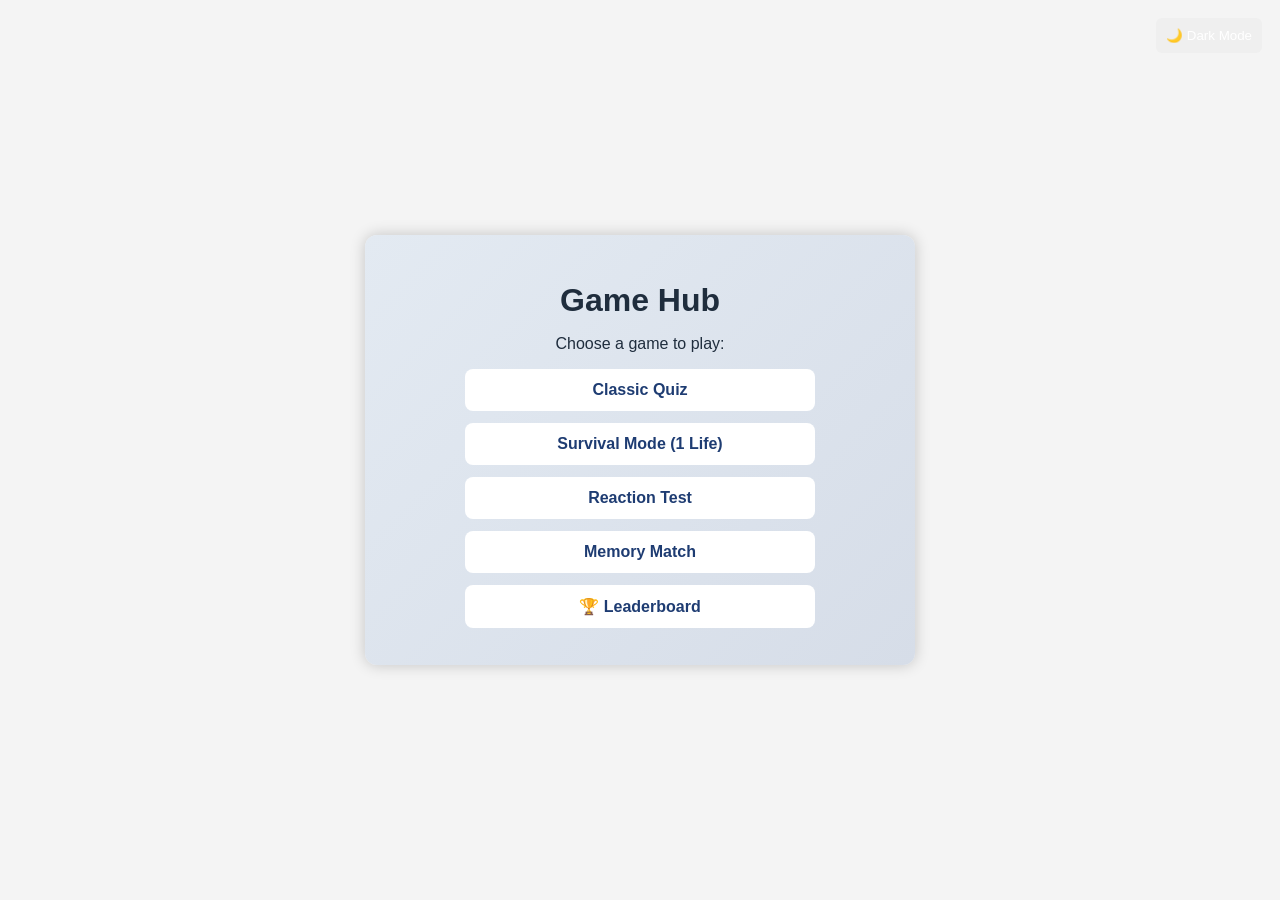
==== quiz-game/INDEX.html @ 803bc685 "first commit" ====
<!DOCTYPE html>
<html lang="en">
<head>
    <meta charset="UTF-8">
    <meta name="viewport" content="width=device-width, initial-scale=1.0">
    <title>Quiz & Reaction Game Hub</title>
    <link rel="stylesheet" href="dad.css">
</head>
<body class="light-theme">

    <button id="theme-toggle" onclick="toggleTheme()">🌙 Dark Mode</button>

    <!-- Main Menu Screen -->
    <div id="menu-screen">
        <h1>Game Hub</h1>
        <p>Choose a game to play:</p>
        <button onclick="openQuiz('classic')">Classic Quiz</button>
        <button onclick="openQuiz('survival')">Survival Mode (1 Life)</button>
        <button onclick="openReaction()">Reaction Test</button>
        <button onclick="openMemoryGame()">Memory Match</button>
        <button onclick="showLeaderboard()">🏆 Leaderboard</button>
    </div>

    <!-- Quiz Setup Screen -->
    <div id="start-screen" class="hidden">
        <h1>Quiz Settings</h1>
        <div style="margin-bottom: 20px;">
            <label for="quiz-type">Category:</label>
            <select id="quiz-type">
                <option value="general">General Knowledge</option>
                <option value="math">Mathematics</option>
                <option value="computer">Computer Science</option>
                <option value="geography">Geography</option>
                <option value="science">Science</option>
                <option value="api">Random API Questions 🌐</option>
            </select>
            <br><br>
            <label for="difficulty">Difficulty:</label>
            <select id="difficulty">
                <option value="easy">Easy (2 Questions)</option>
                <option value="medium">Medium (3 Questions)</option>
                <option value="hard">Hard (All Questions)</option>
            </select>
        </div>
        <button id="start-btn">Start Quiz</button>
    </div>

    <!-- Active Quiz Screen -->
    <div id="quiz-screen" class="hidden">
        <div id="timer">⏱ Time: 10</div>
        <div id="progress">Question 1 / X</div>
        <h2 id="question">Question text appears here</h2>
        <div id="options"></div>
        <div id="nav-buttons">
            <button id="prev-btn">Previous</button>
            <button id="next-btn">Next</button>
        </div>
        <button onclick="backToMenuFromQuiz()" style="background: #dc3545; margin-top: 20px; width: 80%;">Quit Quiz</button>
    </div>

    <!-- Results Screen -->
    <div id="result-screen" class="hidden"></div>

    <!-- Leaderboard Screen -->
    <div id="leaderboard-screen" class="hidden">
        <h2>🏆 Top Scores</h2>
        <div id="leaderboard-list"></div>
        <button onclick="backToMenuFromLeaderboard()">Back</button>
    </div>

    <!-- Reaction Game Screen -->
    <div id="reaction-screen" class="hidden">
        <h1>Reaction Timer</h1>
        <p id="reaction-text">Wait for Green...</p>
        <button id="reaction-btn">WAIT...</button>
        <p id="reaction-result"></p>
        <button onclick="backToMenu()">Back to Menu</button>
    </div>

    <!-- Memory Match Screen -->
    <div id="memory-screen" class="hidden">
        <h1>Memory Match</h1>
        <p>Find the pairs!</p>
        <div id="memory-grid" class="memory-grid"></div>
        <button onclick="backToMenuFromMemory()" style="margin-top: 20px;">Back to Menu</button>
    </div>

    <script src="game.js"></script>
</body>
</html>
---- quiz-game/dad.css ----
/* =========================
   GLOBAL PAGE STYLE
========================= */
body {
  font-family: Arial, sans-serif;
  background: #f4f4f4;

  display: flex;
  justify-content: center;
  align-items: center;

  min-height: 100vh;
  margin: 0;
  text-align: center;
}

/* =========================
   THEMES
========================= */
.dark-theme { background: #121212; color: #ffffff; }
.dark-theme #start-screen, .dark-theme #quiz-screen, .dark-theme #result-screen {
    background: #1e1e1e; color: white; border: 1px solid #333;
}
.dark-theme button { background: #333; color: white; }

/* =========================
   HIDE SCREENS
========================= */
.hidden {
  display: none;
}

/* =========================
   COMMON SCREEN STYLE
========================= */
#start-screen,
#quiz-screen,
#result-screen,
#menu-screen,
#reaction-screen,
#leaderboard-screen,
#memory-screen {
  width: 500px;
  max-width: 90%;
  padding: 25px;
  border-radius: 12px;
  box-shadow: 0 0 15px rgba(0,0,0,0.2);
  margin: 0 auto;
  transition: all 0.5s ease;
}

#theme-toggle {
    position: fixed;
    top: 10px;
    right: 10px;
    z-index: 100;
}

/* =========================
   ANIMATIONS
========================= */
.correct-anim { background: #28a745 !important; transform: scale(1.05); }
.wrong-anim { background: #dc3545 !important; animation: shake 0.3s; }

@keyframes shake {
    0%, 100% { transform: translateX(0); }
    25% { transform: translateX(-5px); }
    75% { transform: translateX(5px); }
}

/* =========================
   GAME HUB (MENU)
   Soft BLUE-GRAY background
========================= */
#menu-screen {
  background: linear-gradient(135deg, #e3eaf2, #d6dde8);
  color: #1f2d3d;
}

/* =========================
   QUIZ SCREEN
   Soft LIGHT WHITE-BLUE background
========================= */
#quiz-screen {
  background: linear-gradient(135deg, #ffffff, #eef3f8);
}

/* =========================
   START SCREEN
========================= */
#start-screen {
  background: #ffffff;
}

/* =========================
   RESULT SCREEN
========================= */
#result-screen {
  background: #ffffff;
}

/* =========================
   HEADINGS
========================= */
h1, h2 {
  margin-bottom: 15px;
}

/* =========================
   BUTTONS (GLOBAL)
========================= */
button {
  padding: 10px;
  margin: 8px;
  border: none;
  border-radius: 6px;
  cursor: pointer;
  color: white;
  transition: 0.3s;
}

/* =========================
   START BUTTON
========================= */
#start-btn {
  background: #007bff;
  width: 70%;
}

#start-btn:hover {
  background: #0056b3;
}

/* =========================
   QUIZ OPTION BUTTONS
========================= */
#options button {
  display: block;
  width: 80%;
  margin: 10px auto;
  background: #007bff;
}

#options button:hover {
  transform: scale(1.03);
}

/* Selected answers */
.correct {
  background: #28a745 !important;
}

.wrong {
  background: #dc3545 !important;
}

/* =========================
   NAVIGATION BUTTONS
========================= */
#nav-buttons {
  display: flex;
  justify-content: center;
  gap: 15px;
}

#prev-btn {
  background: #6c757d;
  width: 40%;
}

#prev-btn:hover {
  background: #5a6268;
}

#next-btn {
  background: #28a745;
  width: 40%;
}

#next-btn:hover {
  background: #218838;
}

/* =========================
   TIMER
========================= */
#timer {
  font-size: 18px;
  font-weight: bold;
  margin-bottom: 10px;
}

/* =========================
   GAME HUB BUTTONS
========================= */
#menu-screen button {
  display: block;
  width: 70%;
  margin: 12px auto;
  padding: 12px;
  font-size: 16px;
  border-radius: 8px;
  background: #ffffff;
  color: #1e3c72;
  font-weight: bold;
}

#menu-screen button:hover {
  background: #ffd700;
  color: black;
}

/* =========================
   REACTION GAME
========================= */
#reaction-screen {
  background: linear-gradient(135deg, #ffffff, #f1f5f9);
}

#reaction-btn {
  width: 60%;
  padding: 15px;
  font-size: 18px;
  border-radius: 8px;
  border: none;
  background: red;
  color: white;
  cursor: pointer;
}

#reaction-btn:disabled {
  background: gray;
}

/* =========================
   MEMORY MATCH GAME
========================= */
.memory-grid {
  display: grid;
  grid-template-columns: repeat(4, 1fr);
  gap: 10px;
  margin-top: 20px;
  perspective: 1000px;
}

.card {
  height: 80px;
  background: #007bff;
  border-radius: 8px;
  cursor: pointer;
  display: flex;
  align-items: center;
  justify-content: center;
  font-size: 32px;
  color: transparent; /* Hide emoji until flipped */
  transition: transform 0.3s, background 0.3s;
}

.card.flipped {
  background: #ffffff;
  color: #000;
  transform: rotateY(180deg);
  border: 2px solid #007bff;
}

.card.matched {
  background: #28a745;
  color: #fff;
  cursor: default;
  border-color: #28a745;
}
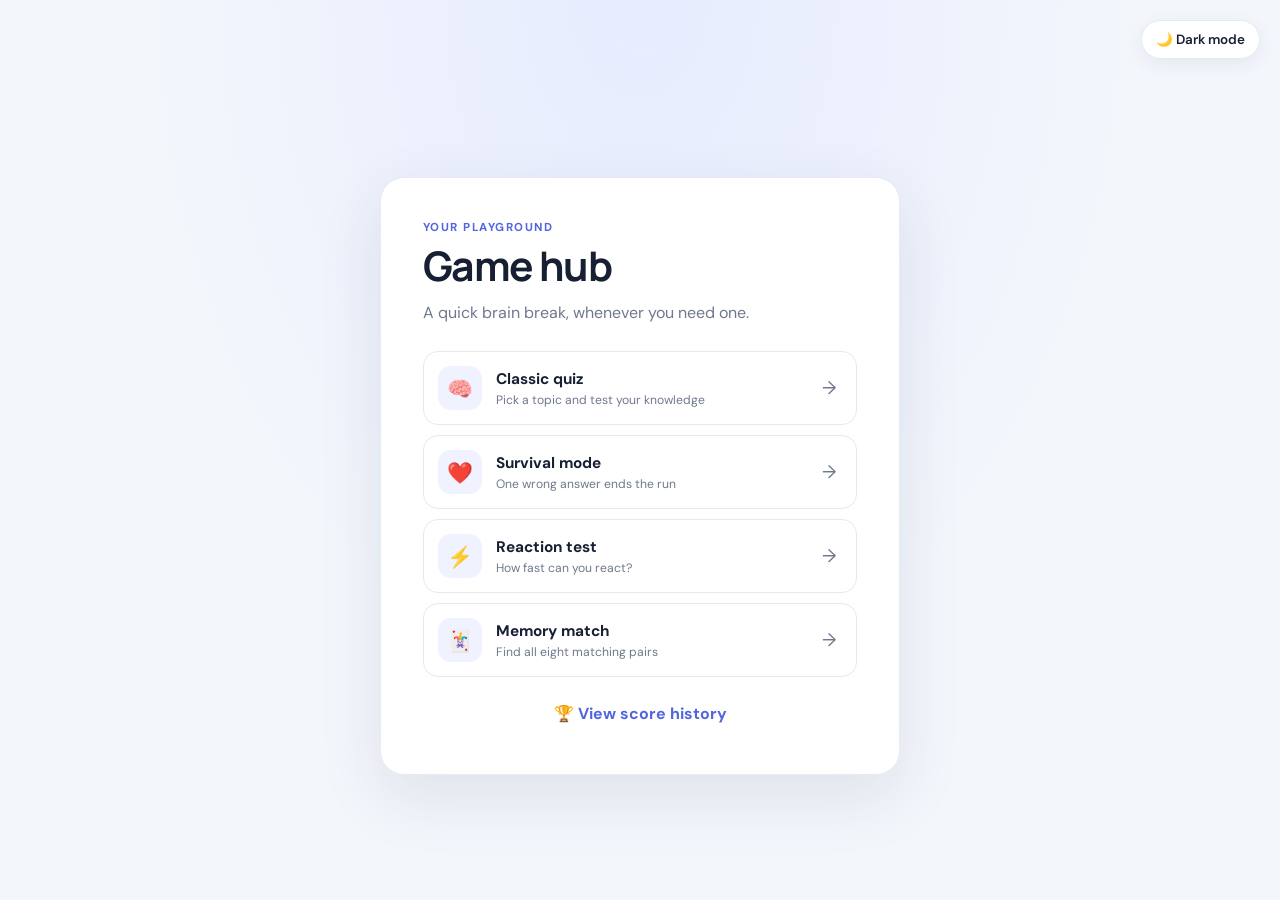
==== commit f9fdc105: "Refresh game hub UI and gameplay" ====
--- a/quiz-game/INDEX.html
+++ b/quiz-game/INDEX.html
@@ -1,90 +1,75 @@
 <!DOCTYPE html>
 <html lang="en">
 <head>
-    <meta charset="UTF-8">
-    <meta name="viewport" content="width=device-width, initial-scale=1.0">
-    <title>Quiz & Reaction Game Hub</title>
-    <link rel="stylesheet" href="dad.css">
+  <meta charset="UTF-8">
+  <meta name="viewport" content="width=device-width, initial-scale=1.0">
+  <meta name="theme-color" content="#f4f7fb">
+  <meta name="description" content="Play quizzes, reaction tests, and memory games in one place.">
+  <title>Quiz & Reaction Game Hub</title>
+  <link rel="stylesheet" href="dad.css">
 </head>
 <body class="light-theme">
+  <button id="theme-toggle" class="theme-toggle" type="button" aria-label="Switch to dark theme">🌙 Dark mode</button>
 
-    <button id="theme-toggle" onclick="toggleTheme()">🌙 Dark Mode</button>
+  <main class="app-shell">
+    <section id="menu-screen" class="screen menu-screen" aria-labelledby="app-title">
+      <div class="eyebrow">YOUR PLAYGROUND</div>
+      <h1 id="app-title">Game hub</h1>
+      <p class="intro">A quick brain break, whenever you need one.</p>
+      <div class="game-list">
+        <button class="game-card" type="button" onclick="openQuiz('classic')"><span class="game-icon">🧠</span><span><strong>Classic quiz</strong><small>Pick a topic and test your knowledge</small></span><span class="card-arrow">→</span></button>
+        <button class="game-card" type="button" onclick="openQuiz('survival')"><span class="game-icon">❤️</span><span><strong>Survival mode</strong><small>One wrong answer ends the run</small></span><span class="card-arrow">→</span></button>
+        <button class="game-card" type="button" onclick="openReaction()"><span class="game-icon">⚡</span><span><strong>Reaction test</strong><small>How fast can you react?</small></span><span class="card-arrow">→</span></button>
+        <button class="game-card" type="button" onclick="openMemoryGame()"><span class="game-icon">🃏</span><span><strong>Memory match</strong><small>Find all eight matching pairs</small></span><span class="card-arrow">→</span></button>
+      </div>
+      <button class="text-button" type="button" onclick="showLeaderboard()">🏆 View score history</button>
+    </section>
 
-    <!-- Main Menu Screen -->
-    <div id="menu-screen">
-        <h1>Game Hub</h1>
-        <p>Choose a game to play:</p>
-        <button onclick="openQuiz('classic')">Classic Quiz</button>
-        <button onclick="openQuiz('survival')">Survival Mode (1 Life)</button>
-        <button onclick="openReaction()">Reaction Test</button>
-        <button onclick="openMemoryGame()">Memory Match</button>
-        <button onclick="showLeaderboard()">🏆 Leaderboard</button>
-    </div>
+    <section id="start-screen" class="screen hidden" aria-labelledby="settings-title">
+      <button class="back-link" type="button" onclick="backToMenuFromQuiz()">← Back to games</button>
+      <div class="eyebrow">MAKE IT YOURS</div>
+      <h1 id="settings-title">Quiz settings</h1>
+      <p class="intro">Choose your topic and how much of a challenge you want.</p>
+      <div class="field-group"><label for="quiz-type">Category</label><select id="quiz-type"><option value="general">General knowledge</option><option value="math">Mathematics</option><option value="computer">Computer science</option><option value="geography">Geography</option><option value="science">Science</option><option value="api">Random questions 🌐</option></select></div>
+      <div class="field-group"><label for="difficulty">Length</label><select id="difficulty"><option value="easy">Quick · 2 questions</option><option value="medium" selected>Standard · up to 3 questions</option><option value="hard">Full set</option></select></div>
+      <button id="start-btn" class="primary-button" type="button">Start quiz <span>→</span></button>
+    </section>
 
-    <!-- Quiz Setup Screen -->
-    <div id="start-screen" class="hidden">
-        <h1>Quiz Settings</h1>
-        <div style="margin-bottom: 20px;">
-            <label for="quiz-type">Category:</label>
-            <select id="quiz-type">
-                <option value="general">General Knowledge</option>
-                <option value="math">Mathematics</option>
-                <option value="computer">Computer Science</option>
-                <option value="geography">Geography</option>
-                <option value="science">Science</option>
-                <option value="api">Random API Questions 🌐</option>
-            </select>
-            <br><br>
-            <label for="difficulty">Difficulty:</label>
-            <select id="difficulty">
-                <option value="easy">Easy (2 Questions)</option>
-                <option value="medium">Medium (3 Questions)</option>
-                <option value="hard">Hard (All Questions)</option>
-            </select>
-        </div>
-        <button id="start-btn">Start Quiz</button>
-    </div>
+    <section id="quiz-screen" class="screen hidden" aria-labelledby="question">
+      <div class="quiz-topline"><span id="quiz-mode-label" class="eyebrow">CLASSIC QUIZ</span><span id="timer" class="timer-pill">⏱ 10s</span></div>
+      <div id="progress" class="progress-label">Question 1 / 3</div>
+      <div class="progress-track" role="progressbar" aria-label="Quiz progress" aria-valuemin="0" aria-valuemax="100" aria-valuenow="0"><div id="progress-fill"></div></div>
+      <h2 id="question" tabindex="-1">Question text appears here</h2>
+      <div id="options" class="options-list"></div>
+      <p class="keyboard-hint">Tip: use 1–4 to choose an answer</p>
+      <div id="nav-buttons"><button id="prev-btn" class="secondary-button" type="button">Previous</button><button id="next-btn" class="primary-button" type="button">Next →</button></div>
+      <button class="text-button danger-text" type="button" onclick="backToMenuFromQuiz()">Quit quiz</button>
+    </section>
 
-    <!-- Active Quiz Screen -->
-    <div id="quiz-screen" class="hidden">
-        <div id="timer">⏱ Time: 10</div>
-        <div id="progress">Question 1 / X</div>
-        <h2 id="question">Question text appears here</h2>
-        <div id="options"></div>
-        <div id="nav-buttons">
-            <button id="prev-btn">Previous</button>
-            <button id="next-btn">Next</button>
-        </div>
-        <button onclick="backToMenuFromQuiz()" style="background: #dc3545; margin-top: 20px; width: 80%;">Quit Quiz</button>
-    </div>
+    <section id="result-screen" class="screen hidden" aria-live="polite"></section>
 
-    <!-- Results Screen -->
-    <div id="result-screen" class="hidden"></div>
+    <section id="leaderboard-screen" class="screen hidden" aria-labelledby="leaderboard-title">
+      <button class="back-link" type="button" onclick="backToMenuFromLeaderboard()">← Back to games</button>
+      <div class="eyebrow">YOUR PROGRESS</div><h2 id="leaderboard-title">Score history</h2>
+      <div id="leaderboard-list"></div>
+      <button id="clear-history-btn" class="text-button danger-text" type="button">Clear score history</button>
+    </section>
 
-    <!-- Leaderboard Screen -->
-    <div id="leaderboard-screen" class="hidden">
-        <h2>🏆 Top Scores</h2>
-        <div id="leaderboard-list"></div>
-        <button onclick="backToMenuFromLeaderboard()">Back</button>
-    </div>
+    <section id="reaction-screen" class="screen hidden" aria-labelledby="reaction-title">
+      <button class="back-link" type="button" onclick="backToMenu()">← Back to games</button>
+      <div class="eyebrow">QUICK REFLEXES</div><h1 id="reaction-title">Reaction test</h1>
+      <p id="reaction-text" class="intro">Wait for green, then tap as fast as you can.</p>
+      <button id="reaction-btn" type="button">Ready?</button><p id="reaction-result" aria-live="polite"></p>
+    </section>
 
-    <!-- Reaction Game Screen -->
-    <div id="reaction-screen" class="hidden">
-        <h1>Reaction Timer</h1>
-        <p id="reaction-text">Wait for Green...</p>
-        <button id="reaction-btn">WAIT...</button>
-        <p id="reaction-result"></p>
-        <button onclick="backToMenu()">Back to Menu</button>
-    </div>
-
-    <!-- Memory Match Screen -->
-    <div id="memory-screen" class="hidden">
-        <h1>Memory Match</h1>
-        <p>Find the pairs!</p>
-        <div id="memory-grid" class="memory-grid"></div>
-        <button onclick="backToMenuFromMemory()" style="margin-top: 20px;">Back to Menu</button>
-    </div>
-
-    <script src="game.js"></script>
+    <section id="memory-screen" class="screen hidden" aria-labelledby="memory-title">
+      <button class="back-link" type="button" onclick="backToMenuFromMemory()">← Back to games</button>
+      <div class="eyebrow">TRAIN YOUR BRAIN</div><h1 id="memory-title">Memory match</h1>
+      <p class="intro">Find all the matching pairs.</p><p id="memory-stats" class="memory-stats">Moves: 0 <span>•</span> Pairs: 0 / 8</p>
+      <div id="memory-grid" class="memory-grid" aria-label="Memory cards"></div>
+      <button id="memory-restart-btn" class="secondary-button" type="button">↻ Restart game</button>
+    </section>
+  </main>
+  <script src="game.js"></script>
 </body>
-</html>+</html>
--- a/quiz-game/dad.css
+++ b/quiz-game/dad.css
@@ -1,271 +1,40 @@
-/* =========================
-   GLOBAL PAGE STYLE
-========================= */
-body {
-  font-family: Arial, sans-serif;
-  background: #f4f4f4;
+@import url('https://fonts.googleapis.com/css2?family=DM+Sans:wght@400;500;600;700&family=Manrope:wght@500;600;700;800&display=swap');
 
-  display: flex;
-  justify-content: center;
-  align-items: center;
-
-  min-height: 100vh;
-  margin: 0;
-  text-align: center;
-}
-
-/* =========================
-   THEMES
-========================= */
-.dark-theme { background: #121212; color: #ffffff; }
-.dark-theme #start-screen, .dark-theme #quiz-screen, .dark-theme #result-screen {
-    background: #1e1e1e; color: white; border: 1px solid #333;
-}
-.dark-theme button { background: #333; color: white; }
-
-/* =========================
-   HIDE SCREENS
-========================= */
-.hidden {
-  display: none;
-}
-
-/* =========================
-   COMMON SCREEN STYLE
-========================= */
-#start-screen,
-#quiz-screen,
-#result-screen,
-#menu-screen,
-#reaction-screen,
-#leaderboard-screen,
-#memory-screen {
-  width: 500px;
-  max-width: 90%;
-  padding: 25px;
-  border-radius: 12px;
-  box-shadow: 0 0 15px rgba(0,0,0,0.2);
-  margin: 0 auto;
-  transition: all 0.5s ease;
-}
-
-#theme-toggle {
-    position: fixed;
-    top: 10px;
-    right: 10px;
-    z-index: 100;
-}
-
-/* =========================
-   ANIMATIONS
-========================= */
-.correct-anim { background: #28a745 !important; transform: scale(1.05); }
-.wrong-anim { background: #dc3545 !important; animation: shake 0.3s; }
-
-@keyframes shake {
-    0%, 100% { transform: translateX(0); }
-    25% { transform: translateX(-5px); }
-    75% { transform: translateX(5px); }
-}
-
-/* =========================
-   GAME HUB (MENU)
-   Soft BLUE-GRAY background
-========================= */
-#menu-screen {
-  background: linear-gradient(135deg, #e3eaf2, #d6dde8);
-  color: #1f2d3d;
-}
-
-/* =========================
-   QUIZ SCREEN
-   Soft LIGHT WHITE-BLUE background
-========================= */
-#quiz-screen {
-  background: linear-gradient(135deg, #ffffff, #eef3f8);
-}
-
-/* =========================
-   START SCREEN
-========================= */
-#start-screen {
-  background: #ffffff;
-}
-
-/* =========================
-   RESULT SCREEN
-========================= */
-#result-screen {
-  background: #ffffff;
-}
-
-/* =========================
-   HEADINGS
-========================= */
-h1, h2 {
-  margin-bottom: 15px;
-}
-
-/* =========================
-   BUTTONS (GLOBAL)
-========================= */
-button {
-  padding: 10px;
-  margin: 8px;
-  border: none;
-  border-radius: 6px;
-  cursor: pointer;
-  color: white;
-  transition: 0.3s;
-}
-
-/* =========================
-   START BUTTON
-========================= */
-#start-btn {
-  background: #007bff;
-  width: 70%;
-}
-
-#start-btn:hover {
-  background: #0056b3;
-}
-
-/* =========================
-   QUIZ OPTION BUTTONS
-========================= */
-#options button {
-  display: block;
-  width: 80%;
-  margin: 10px auto;
-  background: #007bff;
-}
-
-#options button:hover {
-  transform: scale(1.03);
-}
-
-/* Selected answers */
-.correct {
-  background: #28a745 !important;
-}
-
-.wrong {
-  background: #dc3545 !important;
-}
-
-/* =========================
-   NAVIGATION BUTTONS
-========================= */
-#nav-buttons {
-  display: flex;
-  justify-content: center;
-  gap: 15px;
-}
-
-#prev-btn {
-  background: #6c757d;
-  width: 40%;
-}
-
-#prev-btn:hover {
-  background: #5a6268;
-}
-
-#next-btn {
-  background: #28a745;
-  width: 40%;
-}
-
-#next-btn:hover {
-  background: #218838;
-}
-
-/* =========================
-   TIMER
-========================= */
-#timer {
-  font-size: 18px;
-  font-weight: bold;
-  margin-bottom: 10px;
-}
-
-/* =========================
-   GAME HUB BUTTONS
-========================= */
-#menu-screen button {
-  display: block;
-  width: 70%;
-  margin: 12px auto;
-  padding: 12px;
-  font-size: 16px;
-  border-radius: 8px;
-  background: #ffffff;
-  color: #1e3c72;
-  font-weight: bold;
-}
-
-#menu-screen button:hover {
-  background: #ffd700;
-  color: black;
-}
-
-/* =========================
-   REACTION GAME
-========================= */
-#reaction-screen {
-  background: linear-gradient(135deg, #ffffff, #f1f5f9);
-}
-
-#reaction-btn {
-  width: 60%;
-  padding: 15px;
-  font-size: 18px;
-  border-radius: 8px;
-  border: none;
-  background: red;
-  color: white;
-  cursor: pointer;
-}
-
-#reaction-btn:disabled {
-  background: gray;
-}
-
-/* =========================
-   MEMORY MATCH GAME
-========================= */
-.memory-grid {
-  display: grid;
-  grid-template-columns: repeat(4, 1fr);
-  gap: 10px;
-  margin-top: 20px;
-  perspective: 1000px;
-}
-
-.card {
-  height: 80px;
-  background: #007bff;
-  border-radius: 8px;
-  cursor: pointer;
-  display: flex;
-  align-items: center;
-  justify-content: center;
-  font-size: 32px;
-  color: transparent; /* Hide emoji until flipped */
-  transition: transform 0.3s, background 0.3s;
-}
-
-.card.flipped {
-  background: #ffffff;
-  color: #000;
-  transform: rotateY(180deg);
-  border: 2px solid #007bff;
-}
-
-.card.matched {
-  background: #28a745;
-  color: #fff;
-  cursor: default;
-  border-color: #28a745;
-}+:root { color-scheme: light; --page: #f3f6fb; --surface: #fff; --surface-muted: #f7f8fc; --text: #172033; --muted: #6f788c; --line: #e6e9f0; --accent: #5265df; --accent-hover: #4052ca; --success: #14845f; --danger: #ca4d56; --shadow: 0 22px 65px rgba(38, 49, 91, .10); }
+* { box-sizing: border-box; }
+body { margin: 0; min-height: 100vh; padding: 84px 20px 32px; display: flex; justify-content: center; align-items: center; background: radial-gradient(ellipse at 50% 0%, #e7ecff, transparent 55%), var(--page); color: var(--text); font-family: 'DM Sans', sans-serif; transition: background .25s, color .25s; }
+button, select { font: inherit; }
+button { cursor: pointer; }
+button:focus-visible, select:focus-visible { outline: 3px solid #9aa7ff; outline-offset: 3px; }
+.app-shell { width: min(100%, 520px); margin: auto; }
+.screen { width: 100%; padding: clamp(25px, 6vw, 42px); border: 1px solid rgba(230,233,240,.9); border-radius: 24px; background: var(--surface); box-shadow: var(--shadow); animation: appear .28s ease-out; }
+.hidden { display: none !important; }
+@keyframes appear { from { opacity: 0; transform: translateY(8px); } to { opacity: 1; transform: translateY(0); } }
+h1, h2 { margin: 8px 0 10px; font-family: Manrope, 'DM Sans', sans-serif; letter-spacing: -.04em; line-height: 1.15; }
+h1 { font-size: clamp(2rem, 7vw, 2.55rem); } h2 { font-size: clamp(1.45rem, 5vw, 1.85rem); }
+.eyebrow { color: var(--accent); font-size: .72rem; font-weight: 700; letter-spacing: .13em; }
+.intro { margin: 0 0 26px; color: var(--muted); line-height: 1.6; }
+.theme-toggle { position: fixed; z-index: 5; top: 20px; right: 20px; padding: 10px 14px; border: 1px solid var(--line); border-radius: 999px; background: var(--surface); color: var(--text); font-size: .84rem; font-weight: 600; box-shadow: 0 5px 18px rgba(38,49,91,.07); }
+.game-list { display: grid; gap: 10px; }
+.game-card { display: grid; grid-template-columns: 46px 1fr 20px; gap: 12px; align-items: center; width: 100%; padding: 14px; border: 1px solid var(--line); border-radius: 15px; background: var(--surface); color: var(--text); text-align: left; transition: border-color .2s, transform .2s, background .2s; }
+.game-card:hover { transform: translateY(-2px); border-color: #bac3ff; background: #fbfbff; }
+.game-icon { display: grid; place-items: center; width: 44px; height: 44px; border-radius: 13px; background: #f0f2ff; font-size: 1.3rem; }
+.game-card strong, .game-card small { display: block; }.game-card strong { font-size: .96rem; }.game-card small { margin-top: 3px; color: var(--muted); font-size: .76rem; }.card-arrow { color: var(--muted); font-size: 1.15rem; }
+.text-button, .back-link { border: 0; background: transparent; color: var(--accent); font-weight: 700; }
+.text-button { display: block; margin: 18px auto 0; padding: 8px; }.back-link { margin: 0 0 23px; padding: 0; font-size: .88rem; }.danger-text { color: var(--danger); }
+.field-group { display: grid; gap: 8px; margin: 18px 0; text-align: left; }.field-group label { font-size: .84rem; font-weight: 700; }
+select { width: 100%; padding: 13px 14px; border: 1px solid var(--line); border-radius: 12px; background: var(--surface-muted); color: var(--text); }
+.primary-button, .secondary-button { min-height: 46px; padding: 12px 18px; border: 0; border-radius: 12px; font-weight: 700; transition: transform .16s, background .16s, opacity .16s; }.primary-button { background: var(--accent); color: #fff; }.primary-button:hover { background: var(--accent-hover); transform: translateY(-1px); }.primary-button:disabled, .secondary-button:disabled { cursor: not-allowed; opacity: .5; transform: none; }.primary-button span { float: right; }.secondary-button { border: 1px solid var(--line); background: var(--surface); color: var(--text); }
+#start-btn { width: 100%; margin-top: 14px; }
+.quiz-topline { display: flex; justify-content: space-between; align-items: center; margin-bottom: 20px; }.timer-pill { padding: 7px 11px; border-radius: 999px; background: #f0f2ff; color: var(--accent); font-size: .85rem; font-weight: 700; }.timer-pill.urgent { background: #fff0f0; color: var(--danger); }
+.progress-label { margin-bottom: 8px; color: var(--muted); font-size: .82rem; font-weight: 600; }.progress-track { height: 6px; margin-bottom: 27px; overflow: hidden; border-radius: 10px; background: var(--line); }.progress-track div { width: 0; height: 100%; border-radius: inherit; background: var(--accent); transition: width .25s; }
+#question { margin: 0 0 22px; font-size: 1.35rem; letter-spacing: -.025em; }.options-list { display: grid; gap: 10px; }.options-list button { display: flex; align-items: center; gap: 12px; width: 100%; padding: 13px 14px; border: 1px solid var(--line); border-radius: 12px; background: var(--surface); color: var(--text); text-align: left; transition: border-color .15s, background .15s, transform .15s; }.options-list button:hover:not(:disabled) { transform: translateX(2px); border-color: #aab4ff; background: #fafaff; }.option-letter { display: grid; flex: 0 0 28px; place-items: center; width: 28px; height: 28px; border-radius: 8px; background: var(--surface-muted); color: var(--muted); font-size: .8rem; font-weight: 700; }.options-list button.correct-anim { border-color: #a6dfcd; background: #eaf8f3; color: #126548; }.options-list button.wrong-anim { border-color: #f1b6ba; background: #fff0f0; color: #a33139; }.options-list button:disabled { cursor: default; }
+.keyboard-hint { margin: 15px 0; color: var(--muted); font-size: .75rem; text-align: center; }#nav-buttons { display: flex; gap: 10px; }#nav-buttons button { flex: 1; }
+.final-score { margin: 20px 0 8px; color: var(--accent); font-family: Manrope, sans-serif; font-size: 2.2rem; font-weight: 800; letter-spacing: -.04em; }.result-message { color: var(--muted); }.result-actions { display: grid; gap: 10px; margin-top: 23px; }.result-actions button { width: 100%; }
+#leaderboard-list { display: grid; gap: 9px; margin-top: 22px; }.entry { display: flex; justify-content: space-between; gap: 12px; padding: 13px 14px; border: 1px solid var(--line); border-radius: 12px; background: var(--surface-muted); }.entry-date { color: var(--muted); font-size: .8rem; }.empty-state { padding: 22px; border-radius: 14px; background: var(--surface-muted); color: var(--muted); line-height: 1.5; text-align: center; }
+#reaction-screen, #memory-screen { text-align: center; }.#reaction-screen { text-align: center; }
+#reaction-btn { width: 100%; min-height: 130px; margin: 12px 0; border: 0; border-radius: 18px; background: #f2a33a; color: white; font-size: 1.4rem; font-weight: 800; letter-spacing: .05em; }.#reaction-btn:disabled { cursor: default; }
+.memory-stats { color: var(--muted); font-size: .86rem; }.memory-stats span { padding: 0 7px; }.memory-grid { display: grid; grid-template-columns: repeat(4, 1fr); gap: 9px; margin: 20px 0; }.card { display: grid; aspect-ratio: 1; place-items: center; border: 1px solid #dfe4ff; border-radius: 13px; background: var(--accent); color: transparent; cursor: pointer; font-size: clamp(1.4rem, 7vw, 2rem); transition: transform .2s, background .2s; }.card:hover { transform: translateY(-2px); }.card.flipped { background: #f0f2ff; color: var(--text); transform: rotateY(180deg); }.card.matched { border-color: #a6dfcd; background: #eaf8f3; color: var(--success); cursor: default; }
+.dark-theme { color-scheme: dark; --page: #111522; --surface: #1b2030; --surface-muted: #22283a; --text: #f1f3fb; --muted: #a5aec3; --line: #343b50; --accent: #99a4ff; --accent-hover: #7e8bfa; --shadow: 0 22px 65px rgba(0,0,0,.25); background: radial-gradient(ellipse at 50% 0%, #282e51, transparent 55%), var(--page); }.dark-theme .theme-toggle { color: var(--text); }.dark-theme .game-card:hover, .dark-theme .options-list button:hover:not(:disabled) { background: #242a3d; }.dark-theme .game-icon, .dark-theme .timer-pill { background: #2d3354; }.dark-theme .options-list button.correct-anim { background: #183d35; color: #b7f0dc; }.dark-theme .options-list button.wrong-anim { background: #482a32; color: #ffc5c8; }.dark-theme .card.flipped { background: #2d3354; color: var(--text); }.dark-theme .card.matched { background: #183d35; color: #b7f0dc; }
+@media (max-width: 480px) { body { align-items: flex-start; padding: 75px 14px 22px; }.screen { border-radius: 19px; }.theme-toggle { top: 13px; right: 14px; }.game-card { grid-template-columns: 40px 1fr 16px; gap: 10px; padding: 12px; }.game-icon { width: 40px; height: 40px; }.keyboard-hint { display: none; } }
+@media (prefers-reduced-motion: reduce) { *, *::before, *::after { scroll-behavior: auto !important; animation-duration: .01ms !important; animation-iteration-count: 1 !important; transition-duration: .01ms !important; } }
